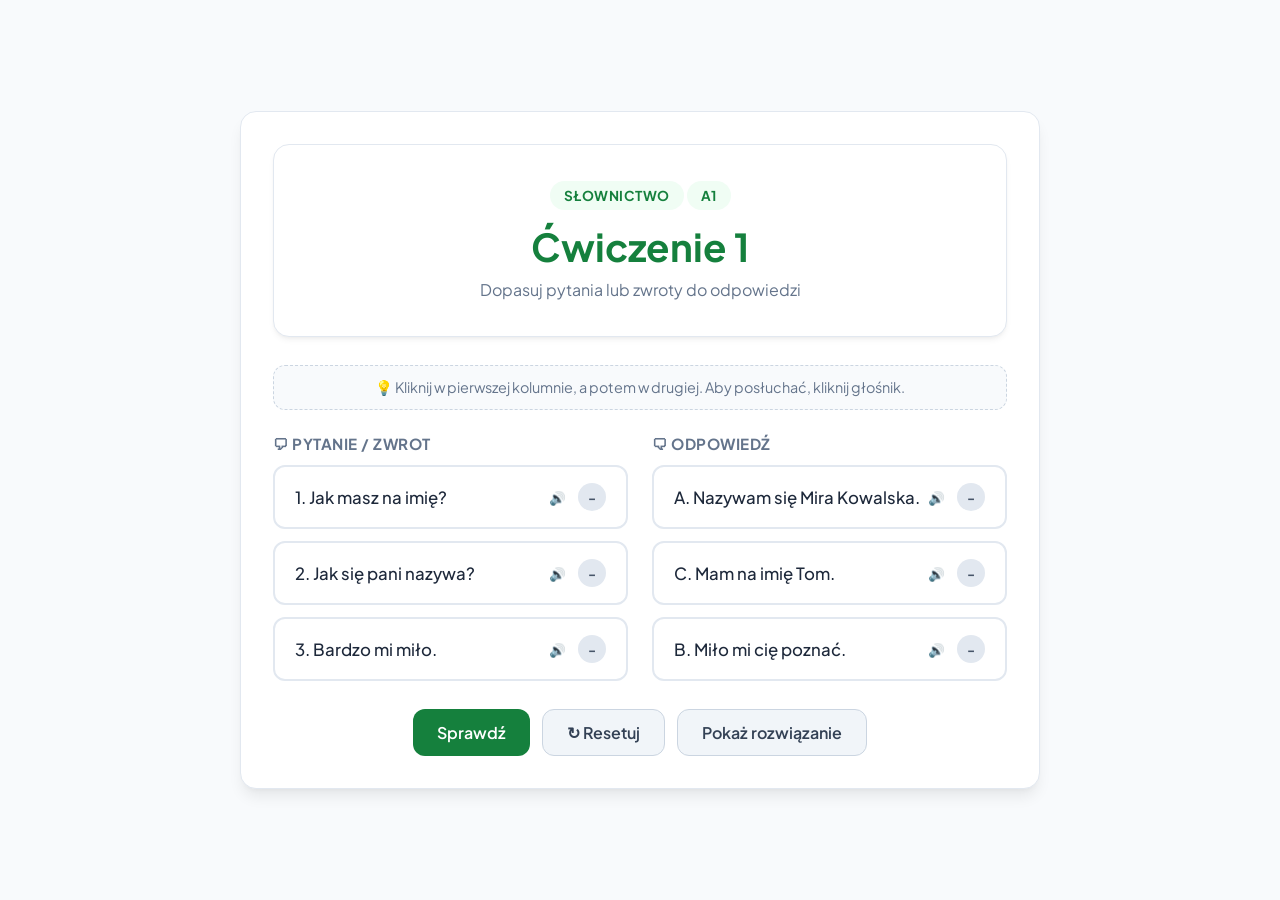
==== cwiczenie1.html @ b1145545 "Bagde unification in exercises." ====
<!DOCTYPE html>
<html lang="pl">
<head>
    <meta charset="UTF-8">
    <meta name="viewport" content="width=device-width, initial-scale=1.0">
    <title>Ćwiczenie 1: Dopasuj pytanie do odpowiedzi - Lekcja 1</title>
    <!-- Zewnętrzny arkusz stylów -->
    <link rel="stylesheet" href="style.css">
</head>
<body>

<div class="exercise-wrapper">
    <div class="app-container">
        <div class="header">
            <span class="badge">Słownictwo</span> <span class="badge">A1</span>
            <h1>Ćwiczenie 1</h1>
            <p>Dopasuj pytania lub zwroty do odpowiedzi</p>
        </div>

        <div class="instructions">
            💡 Kliknij w pierwszej kolumnie, a potem w drugiej. Aby posłuchać, kliknij głośnik.
        </div>

        <div class="matching-grid">
            <!-- Lewa kolumna: Pytania / Zwroty -->
            <div>
                <div class="column-title">
                    <span>🗩 Pytanie / Zwrot</span>
                </div>
                <div class="item-list" id="questions-list">
                    <!-- Wygenerowane dynamicznie -->
                </div>
            </div>

            <!-- Prawa kolumna: Odpowiedzi -->
            <div>
                <div class="column-title">
                    <span>🗨 Odpowiedź</span>
                </div>
                <div class="item-list" id="answers-list">
                    <!-- Wygenerowane dynamicznie -->
                </div>
            </div>
        </div>

        <div class="feedback-box" id="feedback"></div>

        <div class="actions">
            <button class="btn btn-primary" id="check-btn" onclick="checkAnswers()">Sprawdź</button>
            <button class="btn btn-secondary" onclick="resetExercise()">↻ Resetuj</button>
            <button class="btn btn-secondary" onclick="showSolution()">Pokaż rozwiązanie</button>
        </div>
    </div>
</div>

<script>
    const data = [
        { id: 1, question: "1. Jak masz na imię?", answer: "C. Mam na imię Tom." },
        { id: 2, question: "2. Jak się pani nazywa?", answer: "A. Nazywam się Mira Kowalska." },
        { id: 3, question: "3. Bardzo mi miło.", answer: "B. Miło mi cię poznać." }
    ];

    let selectedQuestion = null;
    let selectedAnswer = null;
    let userPairs = {};
    let isChecked = false;

    function shuffle(array) {
        let currentIndex = array.length, randomIndex;
        let shuffled = [...array];
        while (currentIndex !== 0) {
            randomIndex = Math.floor(Math.random() * currentIndex);
            currentIndex--;
            [shuffled[currentIndex], shuffled[randomIndex]] = [shuffled[randomIndex], shuffled[currentIndex]];
        }
        return shuffled;
    }

    let shuffledAnswers = shuffle(data);

    function init() {
        const qList = document.getElementById('questions-list');
        const aList = document.getElementById('answers-list');
        
        qList.innerHTML = '';
        aList.innerHTML = '';
        userPairs = {};
        selectedQuestion = null;
        selectedAnswer = null;
        isChecked = false;

        document.getElementById('feedback').style.display = 'none';

        data.forEach(item => {
            const qCard = document.createElement('div');
            qCard.className = 'card-item';
            qCard.dataset.id = item.id;
            qCard.onclick = () => selectQuestion(item.id);

            qCard.innerHTML = `
                <div class="item-text">
                    ${item.question}
                </div>
                <div style="display: flex; align-items: center; gap: 8px;">
                    <button class="audio-btn" onclick="speak('${item.question.replace(/^\d+\.\s*/, '')}', event)" title="Posłuchaj wymowy">
                        🔊
                    </button>
                    <span class="pair-badge" id="q-badge-${item.id}">-</span>
                </div>
            `;
            qList.appendChild(qCard);
        });

        shuffledAnswers.forEach(item => {
            const aCard = document.createElement('div');
            aCard.className = 'card-item';
            aCard.dataset.id = item.id;
            aCard.onclick = () => selectAnswer(item.id);

            aCard.innerHTML = `
                <div class="item-text">
                    ${item.answer}
                </div>
                <div style="display: flex; align-items: center; gap: 8px;">
                    <button class="audio-btn" onclick="speak('${item.answer.replace(/^[A-Z]\.\s*/, '')}', event)" title="Posłuchaj wymowy">
                        🔊
                    </button>
                    <span class="pair-badge" id="a-badge-${item.id}">-</span>
                </div>
            `;
            aList.appendChild(aCard);
        });
    }

    function selectQuestion(id) {
        if (isChecked) return;
        if (selectedQuestion === id) {
            selectedQuestion = null;
            updateSelectionStyles();
            return;
        }
        selectedQuestion = id;
        if (selectedAnswer !== null) {
            makePair(selectedQuestion, selectedAnswer);
            selectedQuestion = null;
            selectedAnswer = null;
        }
        updateSelectionStyles();
    }

    function selectAnswer(id) {
        if (isChecked) return;
        if (selectedAnswer === id) {
            selectedAnswer = null;
            updateSelectionStyles();
            return;
        }
        selectedAnswer = id;
        if (selectedQuestion !== null) {
            makePair(selectedQuestion, selectedAnswer);
            selectedQuestion = null;
            selectedAnswer = null;
        }
        updateSelectionStyles();
    }

    function makePair(qId, aId) {
        for (let q in userPairs) {
            if (userPairs[q] === aId) {
                delete userPairs[q];
            }
        }
        userPairs[qId] = aId;
        updateBadges();
    }

    function updateBadges() {
        data.forEach(item => {
            const qBadge = document.getElementById(`q-badge-${item.id}`);
            const aBadge = document.getElementById(`a-badge-${item.id}`);
            qBadge.innerText = '-';
            qBadge.style.backgroundColor = '#e2e8f0';
            qBadge.style.color = '#475569';
            aBadge.innerText = '-';
            aBadge.style.backgroundColor = '#e2e8f0';
            aBadge.style.color = '#475569';
        });

        let index = 1;
        for (let qId in userPairs) {
            const aId = userPairs[qId];
            const qBadge = document.getElementById(`q-badge-${qId}`);
            const aBadge = document.getElementById(`a-badge-${aId}`);
            
            if (qBadge && aBadge) {
                qBadge.innerText = index;
                qBadge.style.backgroundColor = '#6366f1';
                qBadge.style.color = '#ffffff';
                aBadge.innerText = index;
                aBadge.style.backgroundColor = '#6366f1';
                aBadge.style.color = '#ffffff';
            }
            index++;
        }
    }

    function updateSelectionStyles() {
        document.querySelectorAll('#questions-list .card-item').forEach(card => {
            const id = parseInt(card.dataset.id);
            if (id === selectedQuestion) {
                card.classList.add('selected');
            } else {
                card.classList.remove('selected');
            }
        });

        document.querySelectorAll('#answers-list .card-item').forEach(card => {
            const id = parseInt(card.dataset.id);
            if (id === selectedAnswer) {
                card.classList.add('selected');
            } else {
                card.classList.remove('selected');
            }
        });
    }

    function checkAnswers() {
        if (Object.keys(userPairs).length < data.length) {
            const feedback = document.getElementById('feedback');
            feedback.className = 'feedback-box error';
            feedback.innerText = '⚠️ Połącz wszystkie pary przed sprawdzeniem!';
            feedback.style.display = 'block';
            return;
        }

        isChecked = true;
        let correctCount = 0;

        document.querySelectorAll('#questions-list .card-item').forEach(card => {
            const qId = parseInt(card.dataset.id);
            const aId = userPairs[qId];
            if (qId === aId) {
                card.classList.add('correct');
                correctCount++;
            } else {
                card.classList.add('incorrect');
            }
        });

        document.querySelectorAll('#answers-list .card-item').forEach(card => {
            const aId = parseInt(card.dataset.id);
            let isCorrect = false;
            for (let qId in userPairs) {
                if (parseInt(userPairs[qId]) === aId && parseInt(qId) === aId) {
                    isCorrect = true;
                    break;
                }
            }
            if (isCorrect) {
                card.classList.add('correct');
            } else {
                card.classList.add('incorrect');
            }
        });

        const feedback = document.getElementById('feedback');
        feedback.style.display = 'block';

        if (correctCount === data.length) {
            feedback.className = 'feedback-box success';
            feedback.innerHTML = `🎉 Gratulacje! Wszystkie odpowiedzi są poprawne (${correctCount}/${data.length})!`;
        } else {
            feedback.className = 'feedback-box error';
            feedback.innerHTML = `❌ Poprawne połączenia: ${correctCount} z ${data.length}. Spróbuj ponownie!`;
        }
    }

    function resetExercise() {
        document.querySelectorAll('.card-item').forEach(card => {
            card.className = 'card-item';
        });
        shuffledAnswers = shuffle(data);
        init();
    }

    function showSolution() {
        resetExercise();
        isChecked = true;
        
        data.forEach(item => {
            userPairs[item.id] = item.id;
        });

        updateBadges();

        document.querySelectorAll('.card-item').forEach(card => {
            card.classList.add('correct');
        });

        const feedback = document.getElementById('feedback');
        feedback.className = 'feedback-box success';
        feedback.innerHTML = '✨ Oto poprawne rozwiązanie!';
        feedback.style.display = 'block';
    }

    function speak(text, event) {
        event.stopPropagation();
        if ('speechSynthesis' in window) {
            window.speechSynthesis.cancel();
            const utterance = new SpeechSynthesisUtterance(text);
            utterance.lang = 'pl-PL';
            utterance.rate = 0.9;
            window.speechSynthesis.speak(utterance);
        } else {
            alert('Twoja przeglądarka nie wspiera syntezatora mowy.');
        }
    }

    window.onload = init;
</script>
</body>
</html>
---- style.css ----
@import url('https://fonts.googleapis.com/css2?family=Plus+Jakarta+Sans:wght@400;500;600;700&display=swap');

:root {
    --primary: #15803d;
    --primary-hover: #005e23;
    --primary-light: #f0fdf4;
    --bg-body: #f8fafc;
    --card-bg: #ffffff;
    --text-main: #1e293b;
    --text-muted: #64748b;
    --border: #e2e8f0;
    --selected: #e0e7ff;
    --selected-border: #6366f1;
    --correct-bg: #f0fdf4;
    --correct-border: #22c55e;
    --correct-text: #15803d;
    --incorrect-bg: #fef2f2;
    --incorrect-border: #ef4444;
    --incorrect-text: #b91c1c;
    --radius-lg: 16px;
    --radius-md: 12px;
    --shadow: 0 4px 6px -1px rgba(0, 0, 0, 0.05), 0 2px 4px -2px rgba(0, 0, 0, 0.05);
    --shadow-hover: 0 10px 15px -3px rgba(0, 0, 0, 0.08), 0 4px 6px -4px rgba(0, 0, 0, 0.05);
}

* {
    box-sizing: border-box;
    margin: 0;
    padding: 0;
    font-family: 'Plus Jakarta Sans', -apple-system, BlinkMacSystemFont, sans-serif;
}

body {
    background-color: var(--bg-body);
    color: var(--text-main);
    padding: 24px 16px;
    min-height: 100vh;
}

.page-shell {
    max-width: 960px;
    margin: 0 auto;
}

/* WSPÓLNE KOMPONENTY */
.badge {
    display: inline-block;
    background-color: var(--primary-light);
    color: var(--primary);
    font-weight: 700;
    font-size: 0.85rem;
    padding: 6px 14px;
    border-radius: 20px;
    text-transform: uppercase;
    letter-spacing: 0.5px;
    margin-bottom: 12px;
}

.btn {
    padding: 12px 24px;
    font-size: 1rem;
    font-weight: 600;
    border-radius: var(--radius-md);
    border: none;
    cursor: pointer;
    transition: all 0.2s ease;
    display: inline-flex;
    align-items: center;
    justify-content: center;
    gap: 8px;
    text-decoration: none;
}

.btn-primary {
    background-color: var(--primary);
    color: white;
}

.btn-primary:hover {
    background-color: var(--primary-hover);
    box-shadow: 0 4px 12px rgba(0, 0, 0, 0.05);
}

.btn-secondary {
    background-color: #f1f5f9;
    color: #334155;
    border: 1px solid #cbd5e1;
}

.btn-secondary:hover {
    background-color: #e2e8f0;
}

.exercise-wrapper {
    display: flex;
    justify-content: center;
    align-items: center;
    min-height: calc(100vh - 48px);
}

.app-container {
    width: 100%;
    max-width: 800px;
    background: var(--card-bg);
    border-radius: var(--radius-lg);
    box-shadow: var(--shadow-hover);
    padding: 32px;
    border: 1px solid var(--border);
    margin: 0 auto;
}

.header {
    text-align: center;
    margin-bottom: 28px;
    padding: 36px 20px;
    background: var(--card-bg);
    border-radius: var(--radius-lg);
    box-shadow: var(--shadow);
    border: 1px solid var(--border);
}

.header h1 {
    font-size: clamp(1.8rem, 3vw, 2.4rem);
    color: var(--primary);
    margin-bottom: 8px;
    font-weight: 700;
}

.header p {
    color: var(--text-muted);
    font-size: 1rem;
}

.matching-grid {
    display: grid;
    grid-template-columns: 1fr 1fr;
    gap: 24px;
    margin-bottom: 28px;
}

@media (max-width: 640px) {
    .matching-grid {
        grid-template-columns: 1fr;
    }
}

.column-title {
    font-size: 0.95rem;
    font-weight: 700;
    color: var(--text-muted);
    text-transform: uppercase;
    letter-spacing: 0.5px;
    margin-bottom: 12px;
    display: flex;
    align-items: center;
    gap: 8px;
}

.item-list {
    display: flex;
    flex-direction: column;
    gap: 12px;
}

.card-item {
    background: #fff;
    border: 2px solid var(--border);
    border-radius: var(--radius-md);
    padding: 16px 20px;
    cursor: pointer;
    transition: all 0.2s ease;
    display: flex;
    align-items: center;
    justify-content: space-between;
    position: relative;
    user-select: none;
    min-height: 64px;
}

.card-item:hover {
    border-color: #cbd5e1;
    transform: translateY(-2px);
    box-shadow: var(--shadow);
}

.card-item.selected {
    border-color: var(--selected-border);
    background-color: var(--selected);
    box-shadow: 0 0 0 3px rgba(99, 102, 241, 0.2);
}

.card-item.matched {
    border-color: #94a3b8;
    background-color: #f1f5f9;
}

.card-item.correct {
    border-color: var(--correct-border) !important;
    background-color: var(--correct-bg) !important;
    color: var(--correct-text) !important;
}

.card-item.incorrect {
    border-color: var(--incorrect-border) !important;
    background-color: var(--incorrect-bg) !important;
    color: var(--incorrect-text) !important;
}

.item-text {
    font-size: 1.05rem;
    font-weight: 500;
    display: flex;
    align-items: center;
    gap: 10px;
}

.audio-btn {
    background: none;
    border: none;
    cursor: pointer;
    color: var(--text-muted);
    padding: 4px;
    border-radius: 50%;
    display: flex;
    align-items: center;
    justify-content: center;
    transition: color 0.2s, background-color 0.2s;
}

.audio-btn:hover {
    color: var(--primary);
    background-color: var(--primary-light);
}

.pair-badge {
    width: 28px;
    height: 28px;
    border-radius: 50%;
    background-color: #e2e8f0;
    color: #475569;
    display: flex;
    align-items: center;
    justify-content: center;
    font-weight: 700;
    font-size: 0.85rem;
    flex-shrink: 0;
}

.actions {
    display: flex;
    gap: 12px;
    justify-content: center;
    flex-wrap: wrap;
    margin-top: 20px;
}

.feedback-box {
    margin-top: 24px;
    padding: 16px 20px;
    border-radius: var(--radius-md);
    text-align: center;
    font-weight: 600;
    font-size: 1.1rem;
    display: none;
    animation: fadeIn 0.3s ease;
}

.feedback-box.success {
    background-color: var(--correct-bg);
    color: var(--correct-text);
    border: 1px solid var(--correct-border);
}

.feedback-box.error {
    background-color: var(--incorrect-bg);
    color: var(--incorrect-text);
    border: 1px solid var(--incorrect-border);
}

@keyframes fadeIn {
    from { opacity: 0; transform: translateY(-8px); }
    to { opacity: 1; transform: translateY(0); }
}

.instructions {
    background-color: #f8fafc;
    border: 1px dashed #cbd5e1;
    padding: 12px 16px;
    border-radius: var(--radius-md);
    font-size: 0.9rem;
    color: var(--text-muted);
    margin-bottom: 24px;
    text-align: center;
}

.grid {
    display: grid;
    grid-template-columns: repeat(auto-fit, minmax(260px, 1fr));
    gap: 24px;
}

.index-card {
    background: var(--card-bg);
    border-radius: var(--radius-lg);
    padding: 24px;
    box-shadow: var(--shadow);
    border: 1px solid var(--border);
    display: flex;
    flex-direction: column;
    justify-content: space-between;
    transition: transform 0.2s, box-shadow 0.2s, border-color 0.2s;
}

.index-card:hover {
    transform: translateY(-4px);
    box-shadow: var(--shadow-hover);
    border-color: #cbd5e1;
}

.index-card h2 {
    font-size: 1.3rem;
    color: var(--text-main);
    margin-bottom: 10px;
    font-weight: 700;
}

.index-card p {
    color: var(--text-muted);
    font-size: 0.95rem;
    margin-bottom: 24px;
    flex-grow: 1;
}

footer {
    text-align: center;
    margin-top: 50px;
    padding-bottom: 20px;
    color: var(--text-muted);
    font-size: 0.9rem;
}

.no-results {
    display: none;
    grid-column: 1 / -1;
    text-align: center;
    padding: 40px;
    background: var(--card-bg);
    border-radius: var(--radius-lg);
    color: var(--text-muted);
    border: 1px solid var(--border);
}


.search-box {
    margin-bottom: 30px;
}

.search-box input {
    width: 100%;
    padding: 16px 24px;
    font-size: 1.05rem;
    border: 2px solid var(--border);
    border-radius: var(--radius-md);
    outline: none;
    transition: all 0.2s;
    background-color: var(--card-bg);
    color: var(--text-main);
}

.search-box input:focus {
    border-color: var(--primary);
    box-shadow: 0 0 0 3px var(--primary-light);
}
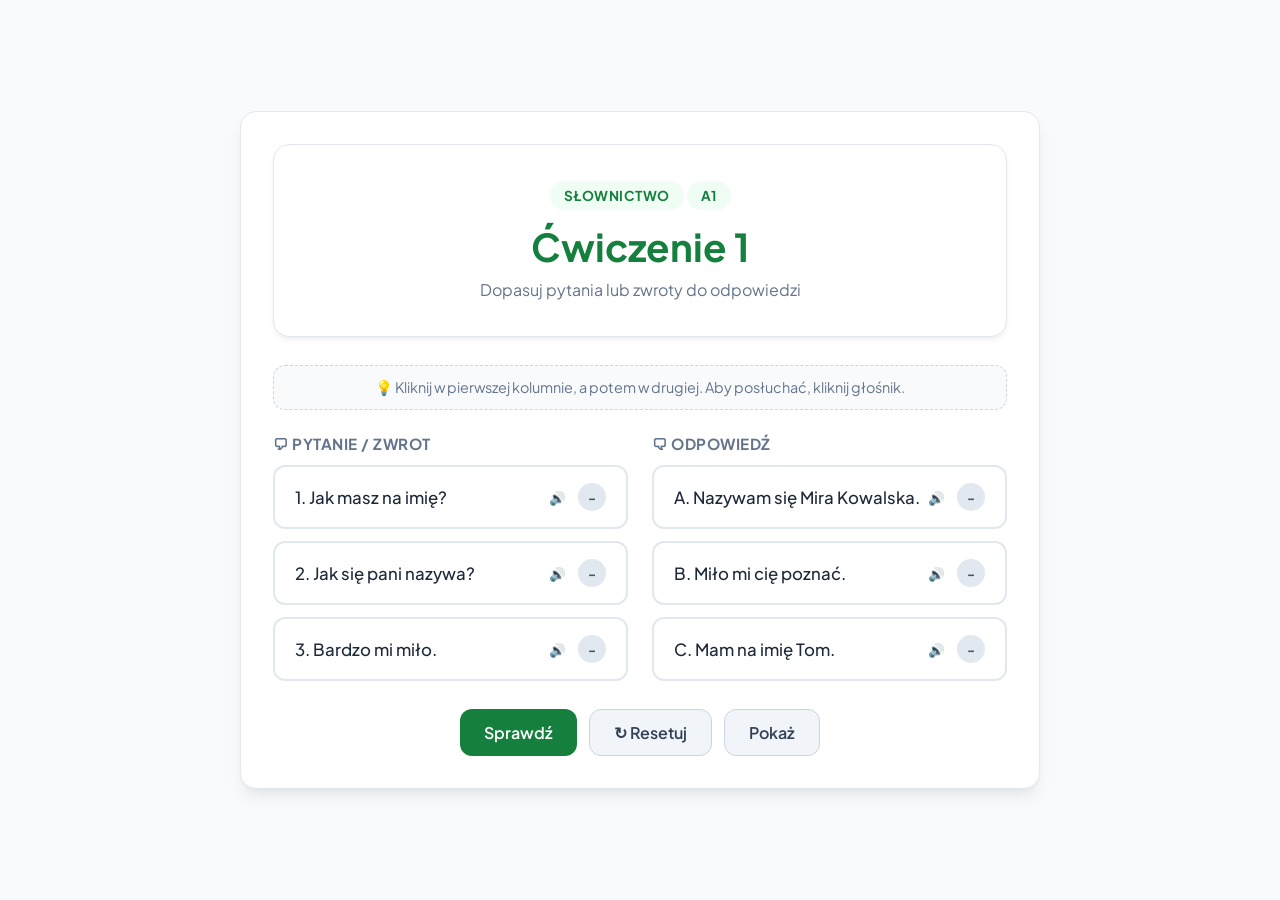
==== commit e0190c46: "add numbering in 2 and ctyles cleaning" ====
--- a/cwiczenie1.html
+++ b/cwiczenie1.html
@@ -48,9 +48,8 @@
         <div class="actions">
             <button class="btn btn-primary" id="check-btn" onclick="checkAnswers()">Sprawdź</button>
             <button class="btn btn-secondary" onclick="resetExercise()">↻ Resetuj</button>
-            <button class="btn btn-secondary" onclick="showSolution()">Pokaż rozwiązanie</button>
-        </div>
-    </div>
+            <button class="btn btn-secondary" onclick="showSolution()">Pokaż</button>
+        </div>    </div>
 </div>
 
 <script>
@@ -89,7 +88,7 @@
         selectedAnswer = null;
         isChecked = false;
 
-        document.getElementById('feedback').style.display = 'none';
+        document.getElementById('feedback').classList.remove('visible');
 
         data.forEach(item => {
             const qCard = document.createElement('div');
@@ -101,7 +100,7 @@
                 <div class="item-text">
                     ${item.question}
                 </div>
-                <div style="display: flex; align-items: center; gap: 8px;">
+                <div class="card-controls">
                     <button class="audio-btn" onclick="speak('${item.question.replace(/^\d+\.\s*/, '')}', event)" title="Posłuchaj wymowy">
                         🔊
                     </button>
@@ -121,7 +120,7 @@
                 <div class="item-text">
                     ${item.answer}
                 </div>
-                <div style="display: flex; align-items: center; gap: 8px;">
+                <div class="card-controls">
                     <button class="audio-btn" onclick="speak('${item.answer.replace(/^[A-Z]\.\s*/, '')}', event)" title="Posłuchaj wymowy">
                         🔊
                     </button>
@@ -179,11 +178,9 @@
             const qBadge = document.getElementById(`q-badge-${item.id}`);
             const aBadge = document.getElementById(`a-badge-${item.id}`);
             qBadge.innerText = '-';
-            qBadge.style.backgroundColor = '#e2e8f0';
-            qBadge.style.color = '#475569';
+            qBadge.classList.remove('active');
             aBadge.innerText = '-';
-            aBadge.style.backgroundColor = '#e2e8f0';
-            aBadge.style.color = '#475569';
+            aBadge.classList.remove('active');
         });
 
         let index = 1;
@@ -194,11 +191,9 @@
             
             if (qBadge && aBadge) {
                 qBadge.innerText = index;
-                qBadge.style.backgroundColor = '#6366f1';
-                qBadge.style.color = '#ffffff';
+                qBadge.classList.add('active');
                 aBadge.innerText = index;
-                aBadge.style.backgroundColor = '#6366f1';
-                aBadge.style.color = '#ffffff';
+                aBadge.classList.add('active');
             }
             index++;
         }
@@ -229,7 +224,7 @@
             const feedback = document.getElementById('feedback');
             feedback.className = 'feedback-box error';
             feedback.innerText = '⚠️ Połącz wszystkie pary przed sprawdzeniem!';
-            feedback.style.display = 'block';
+            feedback.classList.add('visible');
             return;
         }
 
@@ -264,7 +259,7 @@
         });
 
         const feedback = document.getElementById('feedback');
-        feedback.style.display = 'block';
+        feedback.classList.add('visible');
 
         if (correctCount === data.length) {
             feedback.className = 'feedback-box success';
@@ -300,7 +295,7 @@
         const feedback = document.getElementById('feedback');
         feedback.className = 'feedback-box success';
         feedback.innerHTML = '✨ Oto poprawne rozwiązanie!';
-        feedback.style.display = 'block';
+        feedback.classList.add('visible');
     }
 
     function speak(text, event) {
--- a/style.css
+++ b/style.css
@@ -214,6 +214,12 @@
     gap: 10px;
 }
 
+.card-controls {
+    display: flex;
+    align-items: center;
+    gap: 8px;
+}
+
 .audio-btn {
     background: none;
     border: none;
@@ -246,6 +252,11 @@
     flex-shrink: 0;
 }
 
+.pair-badge.active {
+    background-color: #6366f1;
+    color: #ffffff;
+}
+
 .actions {
     display: flex;
     gap: 12px;
@@ -263,6 +274,10 @@
     font-size: 1.1rem;
     display: none;
     animation: fadeIn 0.3s ease;
+}
+
+.feedback-box.visible {
+    display: block;
 }
 
 .feedback-box.success {
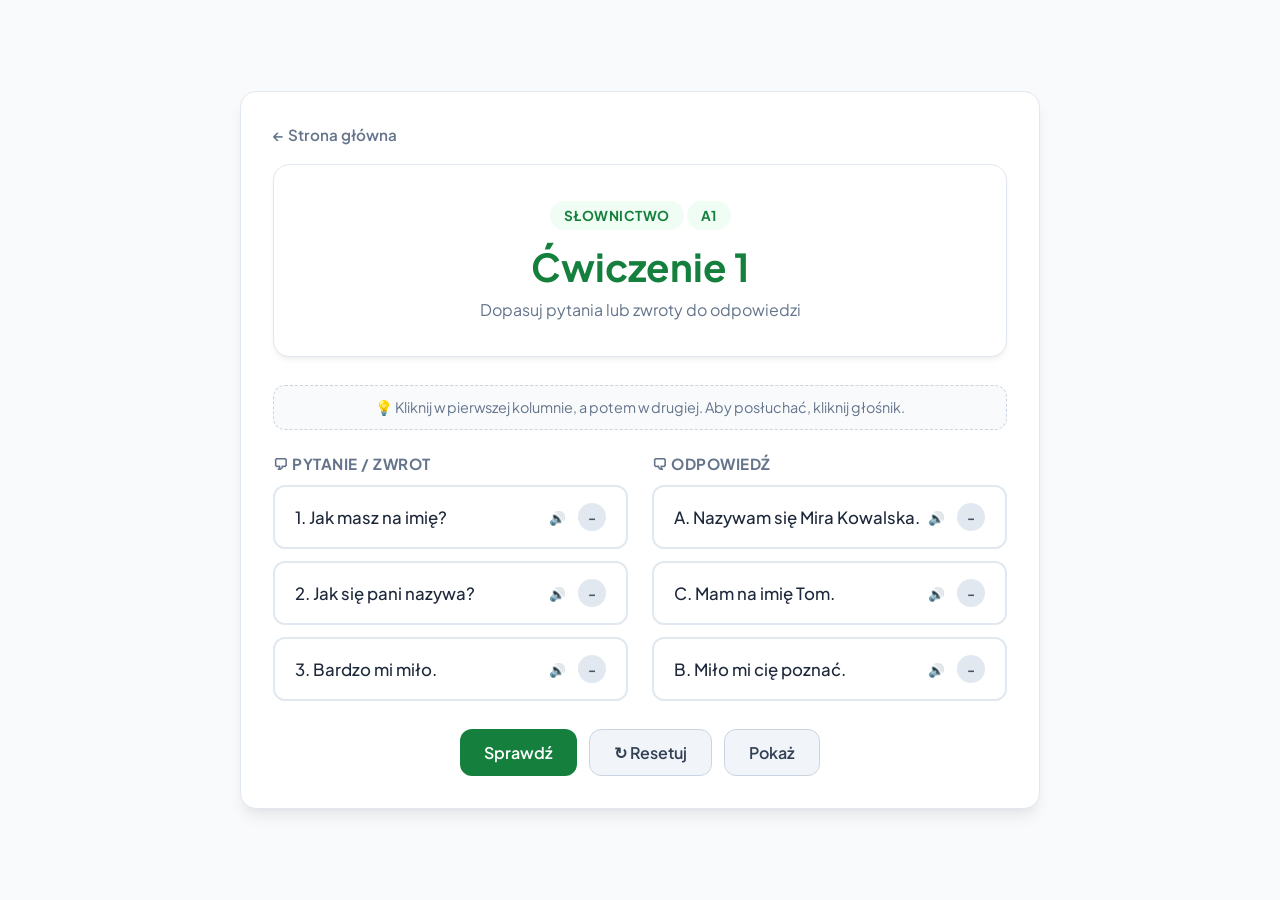
==== commit a2be5c1d: "Add link to home page" ====
--- a/cwiczenie1.html
+++ b/cwiczenie1.html
@@ -11,6 +11,7 @@
 
 <div class="exercise-wrapper">
     <div class="app-container">
+        <a href="index.html" class="home-link">&larr; Strona główna</a>
         <div class="header">
             <span class="badge">Słownictwo</span> <span class="badge">A1</span>
             <h1>Ćwiczenie 1</h1>
--- a/style.css
+++ b/style.css
@@ -109,6 +109,22 @@
     margin: 0 auto;
 }
 
+.home-link {
+    display: inline-flex;
+    align-items: center;
+    gap: 6px;
+    margin-bottom: 20px;
+    color: var(--text-muted);
+    font-size: 0.95rem;
+    font-weight: 600;
+    text-decoration: none;
+    transition: color 0.2s ease;
+}
+
+.home-link:hover {
+    color: var(--primary);
+}
+
 .header {
     text-align: center;
     margin-bottom: 28px;
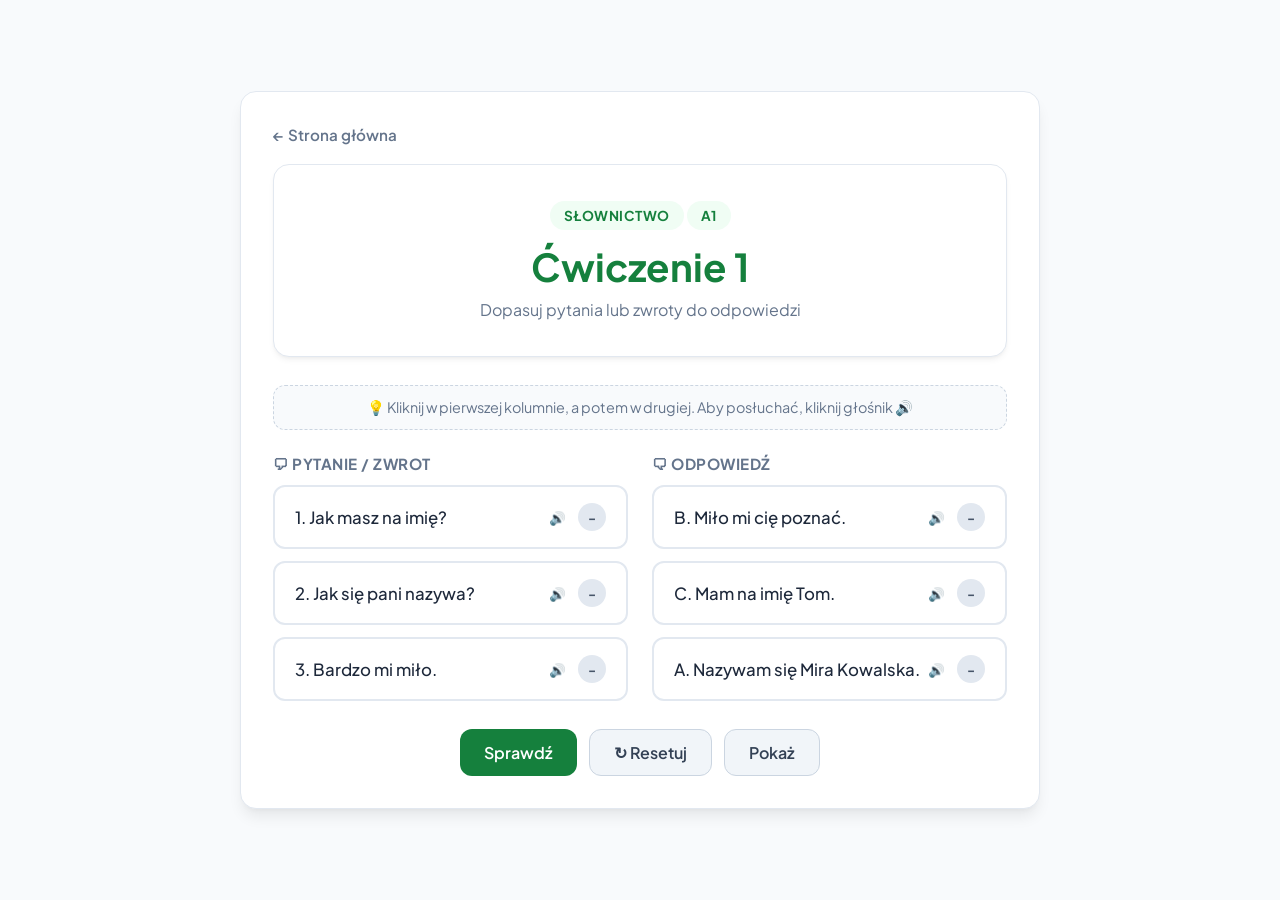
==== commit 1aee471b: "New exercise added: "Ćwiczenie 3" for practicing Polish adjectives and their opposites. The instruct" ====
--- a/cwiczenie1.html
+++ b/cwiczenie1.html
@@ -19,7 +19,7 @@
         </div>
 
         <div class="instructions">
-            💡 Kliknij w pierwszej kolumnie, a potem w drugiej. Aby posłuchać, kliknij głośnik.
+            💡 Kliknij w pierwszej kolumnie, a potem w drugiej. Aby posłuchać, kliknij głośnik 🔊
         </div>
 
         <div class="matching-grid">
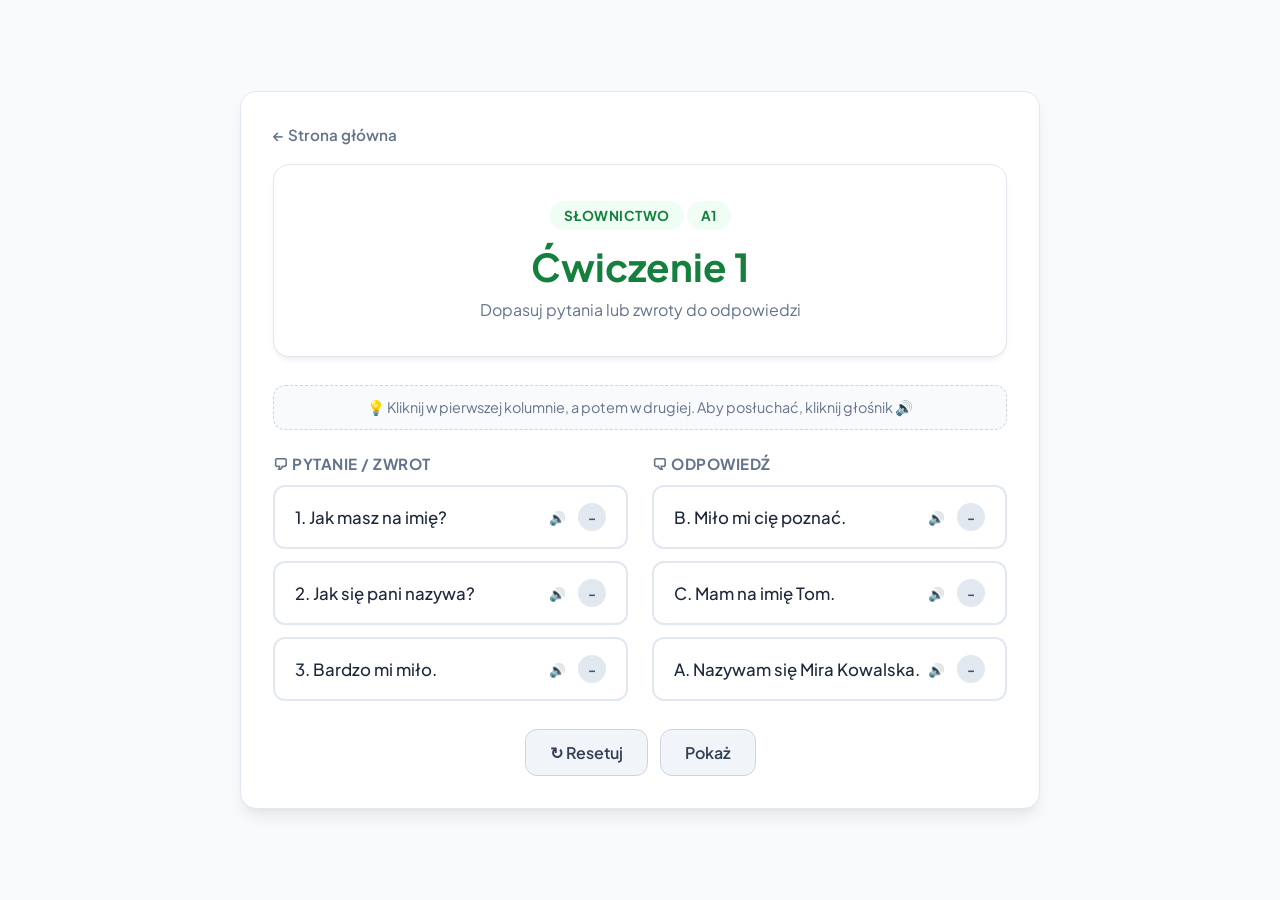
==== commit 5a07fffa: "Set immidiate validation checking" ====
--- a/cwiczenie1.html
+++ b/cwiczenie1.html
@@ -47,10 +47,9 @@
         <div class="feedback-box" id="feedback"></div>
 
         <div class="actions">
-            <button class="btn btn-primary" id="check-btn" onclick="checkAnswers()">Sprawdź</button>
             <button class="btn btn-secondary" onclick="resetExercise()">↻ Resetuj</button>
             <button class="btn btn-secondary" onclick="showSolution()">Pokaż</button>
-        </div>    </div>
+        </div>
 </div>
 
 <script>
@@ -62,8 +61,8 @@
 
     let selectedQuestion = null;
     let selectedAnswer = null;
-    let userPairs = {};
-    let isChecked = false;
+    let matchedPairs = 0;
+    let nextPairNumber = 1;
 
     function shuffle(array) {
         let currentIndex = array.length, randomIndex;
@@ -84,12 +83,12 @@
         
         qList.innerHTML = '';
         aList.innerHTML = '';
-        userPairs = {};
         selectedQuestion = null;
         selectedAnswer = null;
-        isChecked = false;
-
-        document.getElementById('feedback').classList.remove('visible');
+        matchedPairs = 0;
+        nextPairNumber = 1;
+
+        document.getElementById('feedback').className = 'feedback-box';
 
         data.forEach(item => {
             const qCard = document.createElement('div');
@@ -133,7 +132,8 @@
     }
 
     function selectQuestion(id) {
-        if (isChecked) return;
+        const card = document.querySelector(`#questions-list .card-item[data-id="${id}"]`);
+        if (card.classList.contains('matched')) return;
         if (selectedQuestion === id) {
             selectedQuestion = null;
             updateSelectionStyles();
@@ -149,7 +149,8 @@
     }
 
     function selectAnswer(id) {
-        if (isChecked) return;
+        const card = document.querySelector(`#answers-list .card-item[data-id="${id}"]`);
+        if (card.classList.contains('matched')) return;
         if (selectedAnswer === id) {
             selectedAnswer = null;
             updateSelectionStyles();
@@ -165,38 +166,39 @@
     }
 
     function makePair(qId, aId) {
-        for (let q in userPairs) {
-            if (userPairs[q] === aId) {
-                delete userPairs[q];
+        const questionCard = document.querySelector(`#questions-list .card-item[data-id="${qId}"]`);
+        const answerCard = document.querySelector(`#answers-list .card-item[data-id="${aId}"]`);
+        selectedQuestion = null;
+        selectedAnswer = null;
+        updateSelectionStyles();
+
+        if (qId === aId) {
+            questionCard.classList.add('correct', 'matched');
+            answerCard.classList.add('correct', 'matched');
+
+            const questionBadge = document.getElementById(`q-badge-${qId}`);
+            const answerBadge = document.getElementById(`a-badge-${aId}`);
+            questionBadge.innerText = nextPairNumber;
+            answerBadge.innerText = nextPairNumber;
+            questionBadge.classList.add('active');
+            answerBadge.classList.add('active');
+            nextPairNumber++;
+            matchedPairs++;
+
+            if (matchedPairs === data.length) {
+                const feedback = document.getElementById('feedback');
+                feedback.className = 'feedback-box success';
+                feedback.innerText = 'Świetnie! Wszystkie pary zostały dopasowane prawidłowo.';
+                feedback.classList.add('visible');
             }
-        }
-        userPairs[qId] = aId;
-        updateBadges();
-    }
-
-    function updateBadges() {
-        data.forEach(item => {
-            const qBadge = document.getElementById(`q-badge-${item.id}`);
-            const aBadge = document.getElementById(`a-badge-${item.id}`);
-            qBadge.innerText = '-';
-            qBadge.classList.remove('active');
-            aBadge.innerText = '-';
-            aBadge.classList.remove('active');
-        });
-
-        let index = 1;
-        for (let qId in userPairs) {
-            const aId = userPairs[qId];
-            const qBadge = document.getElementById(`q-badge-${qId}`);
-            const aBadge = document.getElementById(`a-badge-${aId}`);
-            
-            if (qBadge && aBadge) {
-                qBadge.innerText = index;
-                qBadge.classList.add('active');
-                aBadge.innerText = index;
-                aBadge.classList.add('active');
-            }
-            index++;
+        } else {
+            questionCard.classList.add('incorrect');
+            answerCard.classList.add('incorrect');
+
+            setTimeout(() => {
+                questionCard.classList.remove('incorrect');
+                answerCard.classList.remove('incorrect');
+            }, 800);
         }
     }
 
@@ -220,57 +222,6 @@
         });
     }
 
-    function checkAnswers() {
-        if (Object.keys(userPairs).length < data.length) {
-            const feedback = document.getElementById('feedback');
-            feedback.className = 'feedback-box error';
-            feedback.innerText = '⚠️ Połącz wszystkie pary przed sprawdzeniem!';
-            feedback.classList.add('visible');
-            return;
-        }
-
-        isChecked = true;
-        let correctCount = 0;
-
-        document.querySelectorAll('#questions-list .card-item').forEach(card => {
-            const qId = parseInt(card.dataset.id);
-            const aId = userPairs[qId];
-            if (qId === aId) {
-                card.classList.add('correct');
-                correctCount++;
-            } else {
-                card.classList.add('incorrect');
-            }
-        });
-
-        document.querySelectorAll('#answers-list .card-item').forEach(card => {
-            const aId = parseInt(card.dataset.id);
-            let isCorrect = false;
-            for (let qId in userPairs) {
-                if (parseInt(userPairs[qId]) === aId && parseInt(qId) === aId) {
-                    isCorrect = true;
-                    break;
-                }
-            }
-            if (isCorrect) {
-                card.classList.add('correct');
-            } else {
-                card.classList.add('incorrect');
-            }
-        });
-
-        const feedback = document.getElementById('feedback');
-        feedback.classList.add('visible');
-
-        if (correctCount === data.length) {
-            feedback.className = 'feedback-box success';
-            feedback.innerHTML = `🎉 Gratulacje! Wszystkie odpowiedzi są poprawne (${correctCount}/${data.length})!`;
-        } else {
-            feedback.className = 'feedback-box error';
-            feedback.innerHTML = `❌ Poprawne połączenia: ${correctCount} z ${data.length}. Spróbuj ponownie!`;
-        }
-    }
-
     function resetExercise() {
         document.querySelectorAll('.card-item').forEach(card => {
             card.className = 'card-item';
@@ -281,17 +232,18 @@
 
     function showSolution() {
         resetExercise();
-        isChecked = true;
-        
-        data.forEach(item => {
-            userPairs[item.id] = item.id;
-        });
-
-        updateBadges();
-
-        document.querySelectorAll('.card-item').forEach(card => {
-            card.classList.add('correct');
-        });
+        data.forEach((item, index) => {
+            document.querySelector(`#questions-list .card-item[data-id="${item.id}"]`).classList.add('correct', 'matched');
+            document.querySelector(`#answers-list .card-item[data-id="${item.id}"]`).classList.add('correct', 'matched');
+
+            const questionBadge = document.getElementById(`q-badge-${item.id}`);
+            const answerBadge = document.getElementById(`a-badge-${item.id}`);
+            questionBadge.innerText = index + 1;
+            answerBadge.innerText = index + 1;
+            questionBadge.classList.add('active');
+            answerBadge.classList.add('active');
+        });
+        matchedPairs = data.length;
 
         const feedback = document.getElementById('feedback');
         feedback.className = 'feedback-box success';
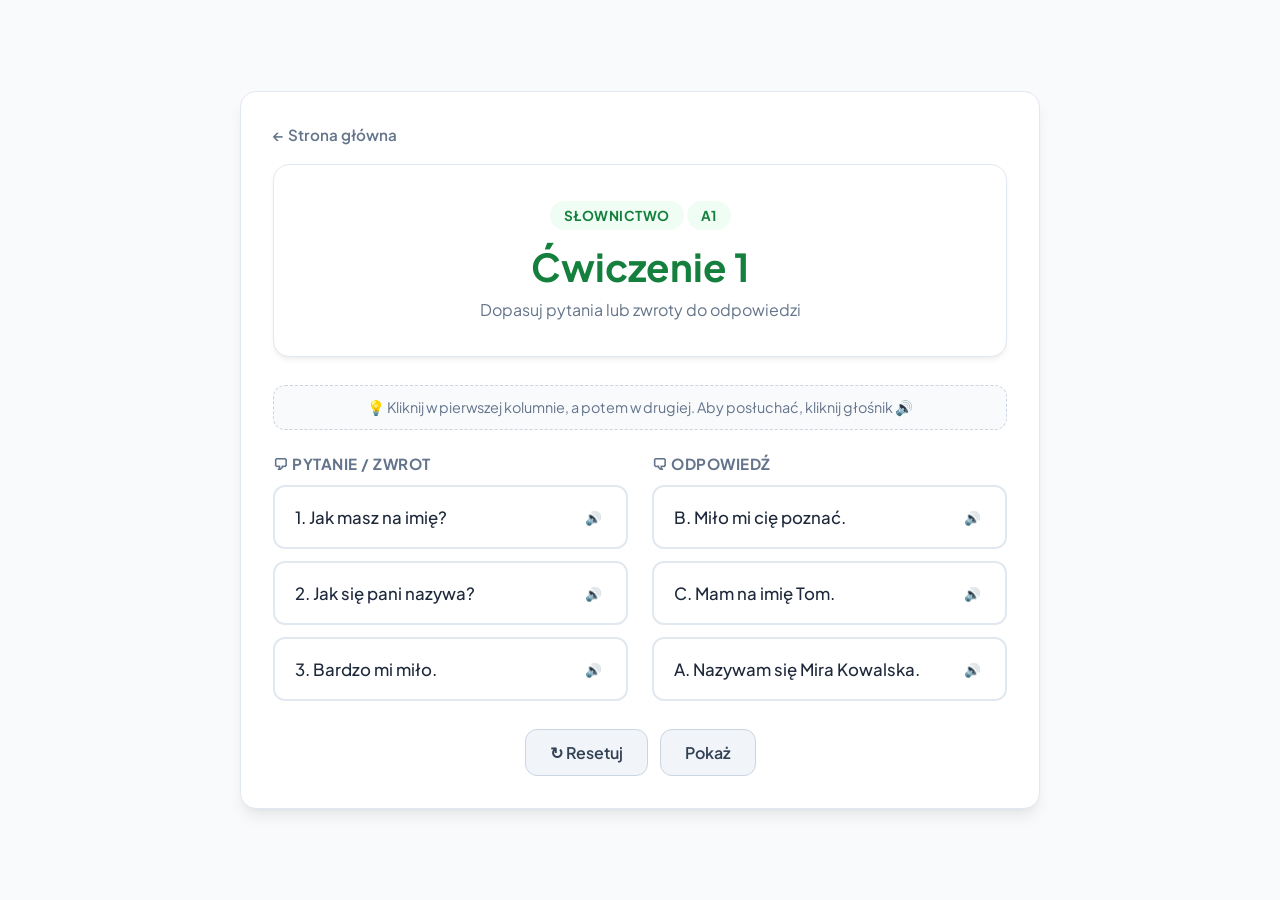
==== commit f7a4d06f: "Simplifying style in 1 and 3" ====
--- a/cwiczenie1.html
+++ b/cwiczenie1.html
@@ -75,7 +75,21 @@
         return shuffled;
     }
 
-    let shuffledAnswers = shuffle(data);
+    function shuffleDerangement(array) {
+        if (array.length <= 1) return [...array];
+
+        let shuffled;
+        let hasAnswerInOriginalPosition;
+
+        do {
+            shuffled = shuffle(array);
+            hasAnswerInOriginalPosition = shuffled.some((item, index) => item.id === array[index].id);
+        } while (hasAnswerInOriginalPosition);
+
+        return shuffled;
+    }
+
+    let shuffledAnswers = shuffleDerangement(data);
 
     function init() {
         const qList = document.getElementById('questions-list');
@@ -104,7 +118,6 @@
                     <button class="audio-btn" onclick="speak('${item.question.replace(/^\d+\.\s*/, '')}', event)" title="Posłuchaj wymowy">
                         🔊
                     </button>
-                    <span class="pair-badge" id="q-badge-${item.id}">-</span>
                 </div>
             `;
             qList.appendChild(qCard);
@@ -124,7 +137,6 @@
                     <button class="audio-btn" onclick="speak('${item.answer.replace(/^[A-Z]\.\s*/, '')}', event)" title="Posłuchaj wymowy">
                         🔊
                     </button>
-                    <span class="pair-badge" id="a-badge-${item.id}">-</span>
                 </div>
             `;
             aList.appendChild(aCard);
@@ -165,6 +177,16 @@
         updateSelectionStyles();
     }
 
+    function getOrCreatePairBadge(card) {
+        let badge = card.querySelector('.pair-badge');
+        if (!badge) {
+            badge = document.createElement('span');
+            badge.className = 'pair-badge';
+            card.querySelector('.card-controls').appendChild(badge);
+        }
+        return badge;
+    }
+
     function makePair(qId, aId) {
         const questionCard = document.querySelector(`#questions-list .card-item[data-id="${qId}"]`);
         const answerCard = document.querySelector(`#answers-list .card-item[data-id="${aId}"]`);
@@ -176,12 +198,11 @@
             questionCard.classList.add('correct', 'matched');
             answerCard.classList.add('correct', 'matched');
 
-            const questionBadge = document.getElementById(`q-badge-${qId}`);
-            const answerBadge = document.getElementById(`a-badge-${aId}`);
-            questionBadge.innerText = nextPairNumber;
-            answerBadge.innerText = nextPairNumber;
-            questionBadge.classList.add('active');
-            answerBadge.classList.add('active');
+            [questionCard, answerCard].forEach(card => {
+                const badge = getOrCreatePairBadge(card);
+                badge.textContent = nextPairNumber;
+                badge.classList.add('active');
+            });
             nextPairNumber++;
             matchedPairs++;
 
@@ -226,22 +247,23 @@
         document.querySelectorAll('.card-item').forEach(card => {
             card.className = 'card-item';
         });
-        shuffledAnswers = shuffle(data);
+        shuffledAnswers = shuffleDerangement(data);
         init();
     }
 
     function showSolution() {
         resetExercise();
         data.forEach((item, index) => {
-            document.querySelector(`#questions-list .card-item[data-id="${item.id}"]`).classList.add('correct', 'matched');
-            document.querySelector(`#answers-list .card-item[data-id="${item.id}"]`).classList.add('correct', 'matched');
-
-            const questionBadge = document.getElementById(`q-badge-${item.id}`);
-            const answerBadge = document.getElementById(`a-badge-${item.id}`);
-            questionBadge.innerText = index + 1;
-            answerBadge.innerText = index + 1;
-            questionBadge.classList.add('active');
-            answerBadge.classList.add('active');
+            const questionCard = document.querySelector(`#questions-list .card-item[data-id="${item.id}"]`);
+            const answerCard = document.querySelector(`#answers-list .card-item[data-id="${item.id}"]`);
+            questionCard.classList.add('correct', 'matched');
+            answerCard.classList.add('correct', 'matched');
+
+            [questionCard, answerCard].forEach(card => {
+                const badge = getOrCreatePairBadge(card);
+                badge.textContent = index + 1;
+                badge.classList.add('active');
+            });
         });
         matchedPairs = data.length;
 
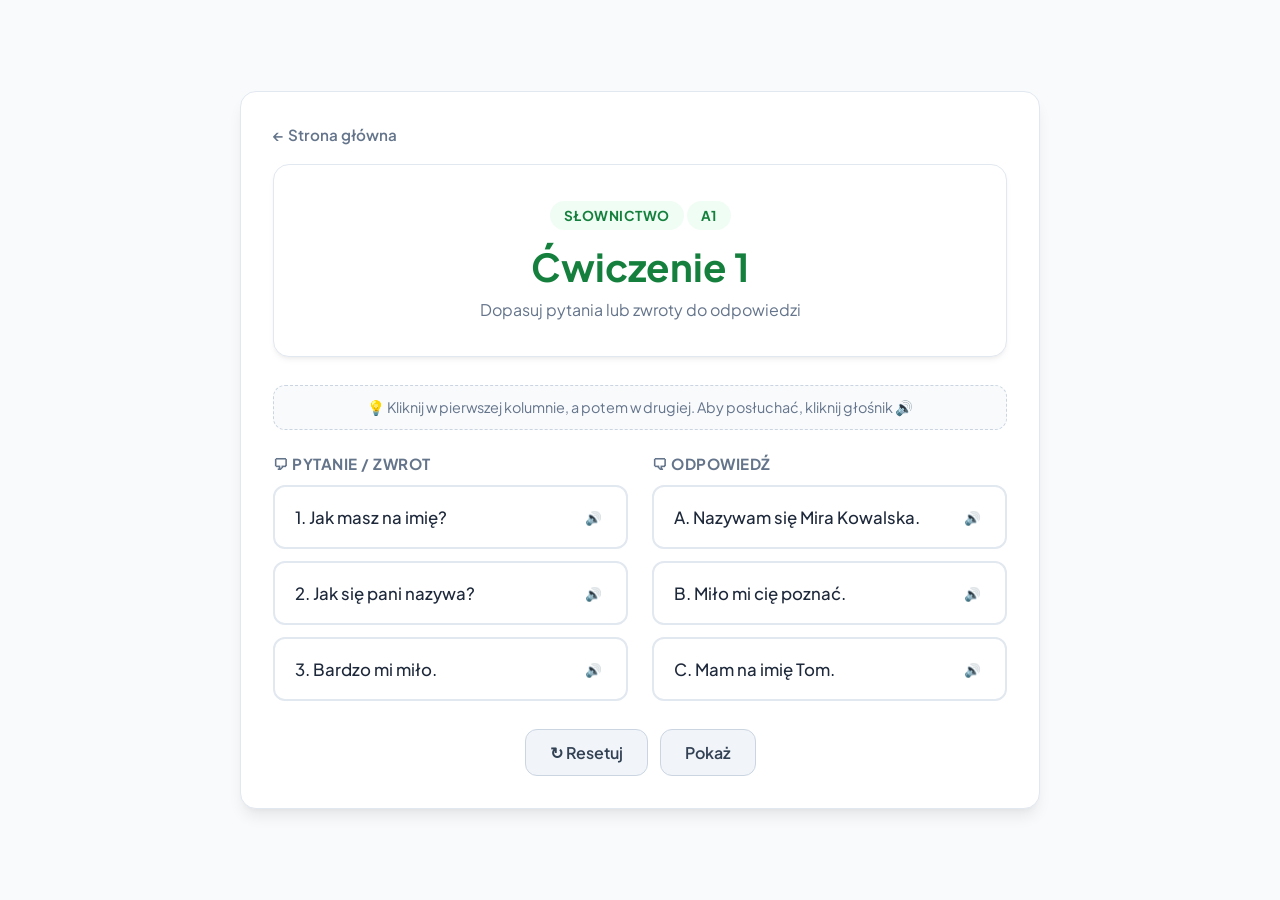
==== commit ed0979df: "Plain language" ====
--- a/cwiczenie1.html
+++ b/cwiczenie1.html
@@ -209,7 +209,7 @@
             if (matchedPairs === data.length) {
                 const feedback = document.getElementById('feedback');
                 feedback.className = 'feedback-box success';
-                feedback.innerText = 'Świetnie! Wszystkie pary zostały dopasowane prawidłowo.';
+                feedback.innerText = 'Świetnie! Wszystko masz dobrze.';
                 feedback.classList.add('visible');
             }
         } else {
